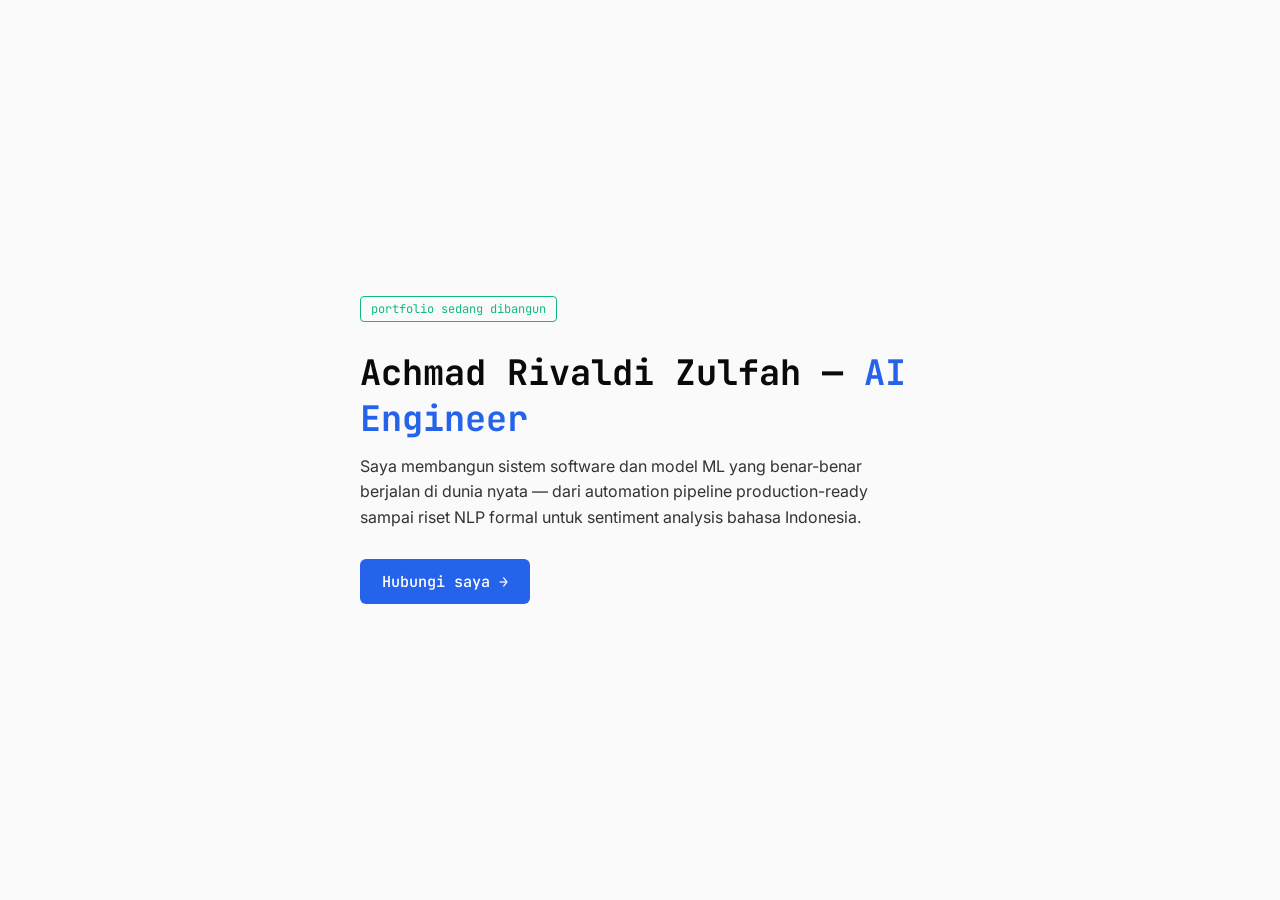
==== docs/index.html @ 5d9acf81 "Add files via upload" ====
<!DOCTYPE html>
<html lang="id">
<head>
<meta charset="UTF-8">
<meta name="viewport" content="width=device-width, initial-scale=1.0">
<title>Achmad Rivaldi Zulfah — AI Engineer</title>
<link rel="preconnect" href="https://fonts.googleapis.com">
<link href="https://fonts.googleapis.com/css2?family=JetBrains+Mono:wght@500;700&family=Inter:wght@400;500&display=swap" rel="stylesheet">
<style>
  :root {
    --main: #2563EB;
    --text: #0A0A0A;
    --bg: #FAFAFA;
    --accent: #10B981;
  }
  * { box-sizing: border-box; margin: 0; padding: 0; }
  body {
    background: var(--bg);
    color: var(--text);
    font-family: 'Inter', sans-serif;
    min-height: 100vh;
    display: flex;
    align-items: center;
    justify-content: center;
    padding: 24px;
  }
  .wrap {
    max-width: 560px;
    text-align: left;
  }
  h1 {
    font-family: 'JetBrains Mono', monospace;
    font-size: clamp(1.6rem, 4vw, 2.2rem);
    font-weight: 700;
    line-height: 1.3;
    margin-bottom: 12px;
  }
  h1 span { color: var(--main); }
  p.claim {
    font-size: 1rem;
    line-height: 1.6;
    color: #333;
    margin-bottom: 28px;
  }
  .status {
    display: inline-block;
    font-family: 'JetBrains Mono', monospace;
    font-size: 0.75rem;
    color: var(--accent);
    border: 1px solid var(--accent);
    padding: 4px 10px;
    border-radius: 4px;
    margin-bottom: 28px;
  }
  a.cta {
    display: inline-block;
    font-family: 'JetBrains Mono', monospace;
    font-weight: 500;
    background: var(--main);
    color: #fff;
    text-decoration: none;
    padding: 12px 22px;
    border-radius: 6px;
    font-size: 0.95rem;
  }
  a.cta:hover { opacity: 0.9; }
</style>
</head>
<body>
  <div class="wrap">
    <div class="status">portfolio sedang dibangun</div>
    <h1>Achmad Rivaldi Zulfah — <span>AI Engineer</span></h1>
    <p class="claim">Saya membangun sistem software dan model ML yang benar-benar berjalan di dunia nyata — dari automation pipeline production-ready sampai riset NLP formal untuk sentiment analysis bahasa Indonesia.</p>
    <a class="cta" href="mailto:achmadrivaldizulfah@gmail.com">Hubungi saya →</a>
  </div>
</body>
</html>
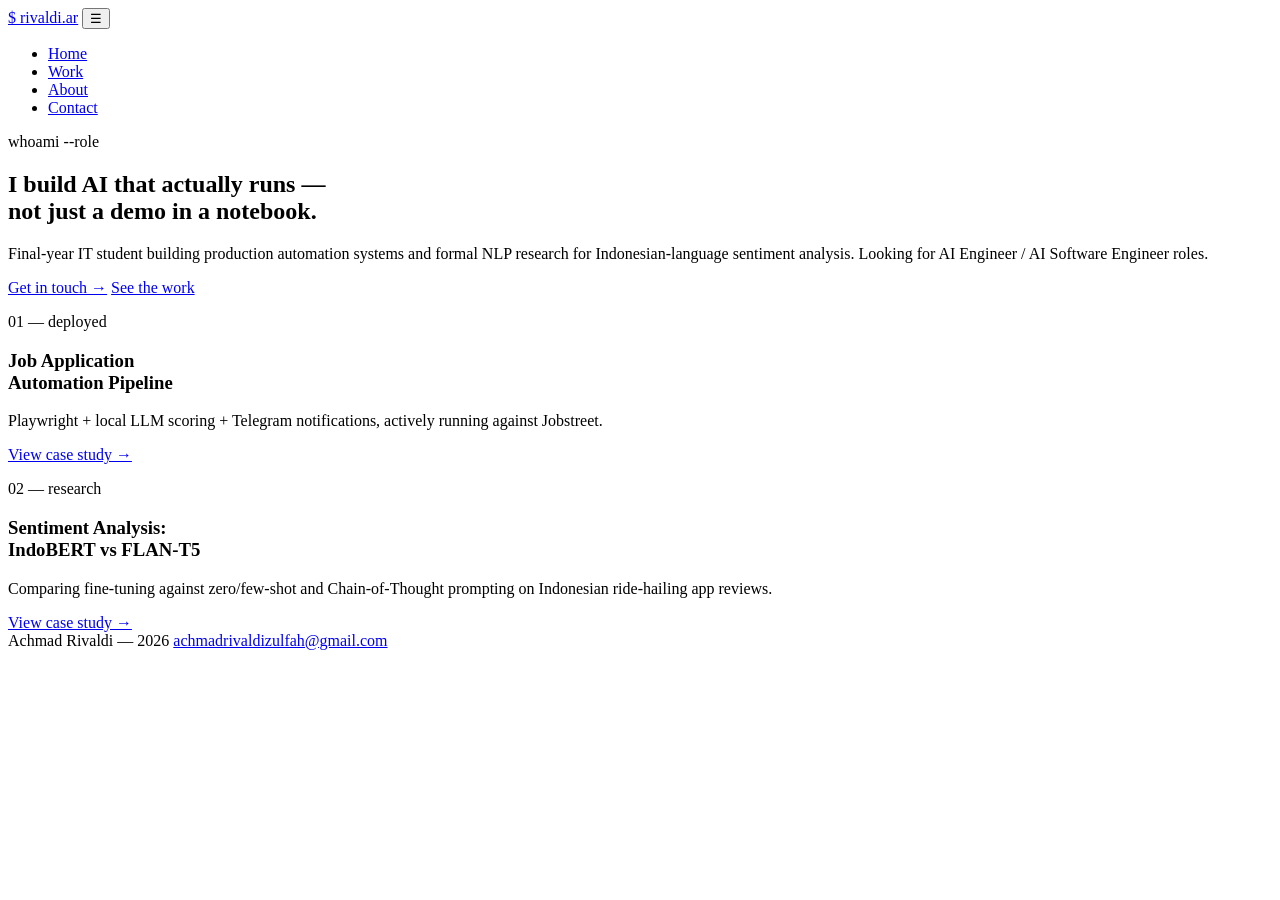
==== commit 681f1be8: "Add files via upload" ====
--- a/docs/index.html
+++ b/docs/index.html
@@ -1,77 +1,71 @@
 <!DOCTYPE html>
-<html lang="id">
+<html lang="en">
 <head>
 <meta charset="UTF-8">
 <meta name="viewport" content="width=device-width, initial-scale=1.0">
-<title>Achmad Rivaldi Zulfah — AI Engineer</title>
+<title>Achmad Rivaldi — AI/ML Engineer</title>
+<meta name="description" content="I build software and ML systems that run in the real world — from a production automation pipeline to formal NLP research on Indonesian sentiment analysis.">
+<link rel="icon" type="image/svg+xml" href="assets/favicon.svg">
 <link rel="preconnect" href="https://fonts.googleapis.com">
-<link href="https://fonts.googleapis.com/css2?family=JetBrains+Mono:wght@500;700&family=Inter:wght@400;500&display=swap" rel="stylesheet">
-<style>
-  :root {
-    --main: #2563EB;
-    --text: #0A0A0A;
-    --bg: #FAFAFA;
-    --accent: #10B981;
-  }
-  * { box-sizing: border-box; margin: 0; padding: 0; }
-  body {
-    background: var(--bg);
-    color: var(--text);
-    font-family: 'Inter', sans-serif;
-    min-height: 100vh;
-    display: flex;
-    align-items: center;
-    justify-content: center;
-    padding: 24px;
-  }
-  .wrap {
-    max-width: 560px;
-    text-align: left;
-  }
-  h1 {
-    font-family: 'JetBrains Mono', monospace;
-    font-size: clamp(1.6rem, 4vw, 2.2rem);
-    font-weight: 700;
-    line-height: 1.3;
-    margin-bottom: 12px;
-  }
-  h1 span { color: var(--main); }
-  p.claim {
-    font-size: 1rem;
-    line-height: 1.6;
-    color: #333;
-    margin-bottom: 28px;
-  }
-  .status {
-    display: inline-block;
-    font-family: 'JetBrains Mono', monospace;
-    font-size: 0.75rem;
-    color: var(--accent);
-    border: 1px solid var(--accent);
-    padding: 4px 10px;
-    border-radius: 4px;
-    margin-bottom: 28px;
-  }
-  a.cta {
-    display: inline-block;
-    font-family: 'JetBrains Mono', monospace;
-    font-weight: 500;
-    background: var(--main);
-    color: #fff;
-    text-decoration: none;
-    padding: 12px 22px;
-    border-radius: 6px;
-    font-size: 0.95rem;
-  }
-  a.cta:hover { opacity: 0.9; }
-</style>
+<link rel="preconnect" href="https://fonts.gstatic.com" crossorigin>
+<link href="https://fonts.googleapis.com/css2?family=JetBrains+Mono:wght@400;500;700;800&family=Inter:wght@400;500;600&display=swap" rel="stylesheet">
+<link rel="stylesheet" href="css/style.css">
 </head>
 <body>
-  <div class="wrap">
-    <div class="status">portfolio sedang dibangun</div>
-    <h1>Achmad Rivaldi Zulfah — <span>AI Engineer</span></h1>
-    <p class="claim">Saya membangun sistem software dan model ML yang benar-benar berjalan di dunia nyata — dari automation pipeline production-ready sampai riset NLP formal untuk sentiment analysis bahasa Indonesia.</p>
-    <a class="cta" href="mailto:achmadrivaldizulfah@gmail.com">Hubungi saya →</a>
+
+<div class="accent-strip"></div>
+
+<header class="site-header">
+  <nav class="nav">
+    <a href="index.html" class="logo"><span class="dot">$</span> rivaldi.ar</a>
+    <button class="nav-toggle" aria-label="Toggle menu" aria-expanded="false">☰</button>
+    <ul class="nav-links">
+      <li><a href="index.html" class="active">Home</a></li>
+      <li><a href="work.html">Work</a></li>
+      <li><a href="about.html">About</a></li>
+      <li><a href="contact.html" class="nav-cta">Contact</a></li>
+    </ul>
+  </nav>
+</header>
+
+<main>
+  <section class="hero">
+    <div class="wrap hero-inner">
+      <p class="eyebrow">whoami --role</p>
+      <h1 class="hero-title">I build AI that actually runs —<br>not just a demo in a notebook.</h1>
+      <p class="hero-sub">Final-year IT student building production automation systems and formal NLP research for Indonesian-language sentiment analysis. Looking for AI Engineer / AI Software Engineer roles.</p>
+      <div class="hero-actions">
+        <a href="contact.html" class="btn btn-primary">Get in touch →</a>
+        <a href="work.html" class="btn btn-secondary">See the work</a>
+      </div>
+    </div>
+  </section>
+
+  <section class="section-tight proof-strip">
+    <div class="wrap proof-grid">
+      <div class="proof-item">
+        <p class="eyebrow">01 — deployed</p>
+        <h3>Job Application<br>Automation Pipeline</h3>
+        <p class="text-soft">Playwright + local LLM scoring + Telegram notifications, actively running against Jobstreet.</p>
+        <a href="work.html#pipeline" class="proof-link">View case study →</a>
+      </div>
+      <div class="proof-item">
+        <p class="eyebrow">02 — research</p>
+        <h3>Sentiment Analysis:<br>IndoBERT vs FLAN-T5</h3>
+        <p class="text-soft">Comparing fine-tuning against zero/few-shot and Chain-of-Thought prompting on Indonesian ride-hailing app reviews.</p>
+        <a href="work.html#thesis" class="proof-link">View case study →</a>
+      </div>
+    </div>
+  </section>
+</main>
+
+<footer class="site-footer">
+  <div class="wrap footer-inner">
+    <span>Achmad Rivaldi — 2026</span>
+    <a href="contact.html">achmadrivaldizulfah@gmail.com</a>
   </div>
+</footer>
+
+<script src="js/main.js"></script>
 </body>
 </html>
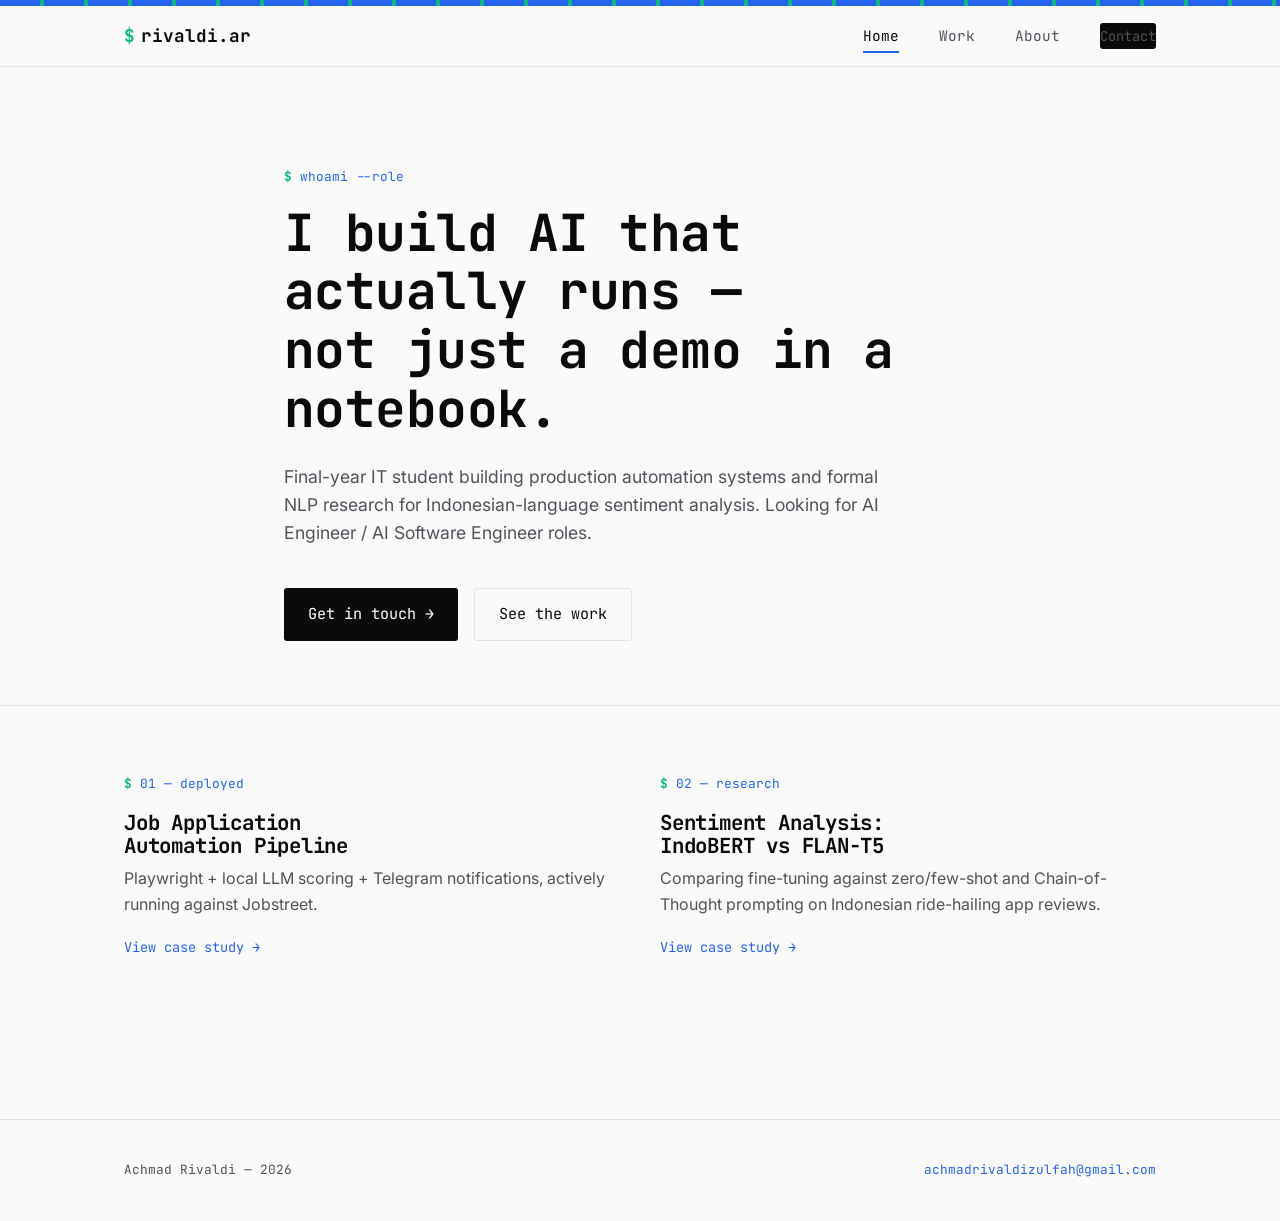
==== commit 54fd2813: "Update index.html" ====
--- a/docs/index.html
+++ b/docs/index.html
@@ -5,11 +5,11 @@
 <meta name="viewport" content="width=device-width, initial-scale=1.0">
 <title>Achmad Rivaldi — AI/ML Engineer</title>
 <meta name="description" content="I build software and ML systems that run in the real world — from a production automation pipeline to formal NLP research on Indonesian sentiment analysis.">
-<link rel="icon" type="image/svg+xml" href="assets/favicon.svg">
+<link rel="icon" type="image/svg+xml" href="favicon.svg">
 <link rel="preconnect" href="https://fonts.googleapis.com">
 <link rel="preconnect" href="https://fonts.gstatic.com" crossorigin>
 <link href="https://fonts.googleapis.com/css2?family=JetBrains+Mono:wght@400;500;700;800&family=Inter:wght@400;500;600&display=swap" rel="stylesheet">
-<link rel="stylesheet" href="css/style.css">
+<link rel="stylesheet" href="style.css">
 </head>
 <body>
 
@@ -66,6 +66,6 @@
   </div>
 </footer>
 
-<script src="js/main.js"></script>
+<script src="main.js"></script>
 </body>
 </html>
--- a/docs/style.css
+++ b/docs/style.css
@@ -0,0 +1,415 @@
+/* ============================================
+   DESIGN TOKENS
+   ============================================ */
+:root {
+  --color-main: #2563EB;
+  --color-text: #0A0A0A;
+  --color-bg: #FAFAFA;
+  --color-accent: #10B981;
+  --color-text-soft: #52525B;
+  --color-border: #E4E4E7;
+  --color-surface: #FFFFFF;
+
+  --font-mono: 'JetBrains Mono', 'Courier New', monospace;
+  --font-body: 'Inter', -apple-system, sans-serif;
+
+  --max-width: 1080px;
+  --space-1: 0.5rem;
+  --space-2: 1rem;
+  --space-3: 1.5rem;
+  --space-4: 2.5rem;
+  --space-5: 4rem;
+  --space-6: 6rem;
+}
+
+@media (prefers-reduced-motion: reduce) {
+  * { animation-duration: 0.01ms !important; transition-duration: 0.01ms !important; }
+}
+
+* { box-sizing: border-box; margin: 0; padding: 0; }
+
+html { scroll-behavior: smooth; }
+
+body {
+  font-family: var(--font-body);
+  background: var(--color-bg);
+  color: var(--color-text);
+  line-height: 1.6;
+  font-size: 16px;
+  -webkit-font-smoothing: antialiased;
+}
+
+a { color: inherit; text-decoration: none; }
+img { max-width: 100%; display: block; }
+ul { list-style: none; }
+
+h1, h2, h3, h4 {
+  font-family: var(--font-mono);
+  font-weight: 700;
+  letter-spacing: -0.01em;
+  line-height: 1.15;
+}
+
+::selection { background: var(--color-main); color: #fff; }
+
+:focus-visible {
+  outline: 2px solid var(--color-main);
+  outline-offset: 3px;
+}
+
+/* ============================================
+   SIGNATURE: terminal accent strip
+   ============================================ */
+.accent-strip {
+  height: 6px;
+  width: 100%;
+  background: repeating-linear-gradient(
+    90deg,
+    var(--color-main) 0px,
+    var(--color-main) 40px,
+    var(--color-accent) 40px,
+    var(--color-accent) 44px
+  );
+}
+
+.eyebrow {
+  font-family: var(--font-mono);
+  font-size: 0.8rem;
+  color: var(--color-main);
+  display: inline-flex;
+  align-items: center;
+  gap: 0.5rem;
+  margin-bottom: var(--space-2);
+}
+.eyebrow::before { content: "$"; color: var(--color-accent); font-weight: 700; }
+
+/* ============================================
+   LAYOUT
+   ============================================ */
+.wrap {
+  max-width: var(--max-width);
+  margin: 0 auto;
+  padding: 0 var(--space-3);
+}
+
+/* ============================================
+   NAV
+   ============================================ */
+.site-header {
+  position: sticky;
+  top: 0;
+  background: rgba(250, 250, 250, 0.92);
+  backdrop-filter: blur(8px);
+  border-bottom: 1px solid var(--color-border);
+  z-index: 100;
+}
+
+.nav {
+  display: flex;
+  align-items: center;
+  justify-content: space-between;
+  padding: var(--space-2) var(--space-3);
+  max-width: var(--max-width);
+  margin: 0 auto;
+}
+
+.logo {
+  font-family: var(--font-mono);
+  font-weight: 700;
+  font-size: 1.1rem;
+  display: flex;
+  align-items: center;
+  gap: 0.4rem;
+}
+.logo .dot { color: var(--color-accent); }
+
+.nav-links {
+  display: flex;
+  gap: var(--space-4);
+  font-family: var(--font-mono);
+  font-size: 0.9rem;
+}
+
+.nav-links a {
+  position: relative;
+  padding: 0.25rem 0;
+  color: var(--color-text-soft);
+  transition: color 0.15s ease;
+}
+.nav-links a:hover, .nav-links a.active { color: var(--color-text); }
+.nav-links a.active::after {
+  content: "";
+  position: absolute;
+  left: 0; bottom: -4px;
+  width: 100%; height: 2px;
+  background: var(--color-main);
+}
+
+.nav-cta {
+  font-family: var(--font-mono);
+  font-size: 0.85rem;
+  background: var(--color-text);
+  color: #fff;
+  padding: 0.5rem 1rem;
+  border-radius: 3px;
+  white-space: nowrap;
+}
+.nav-cta:hover { background: var(--color-main); }
+
+.nav-toggle {
+  display: none;
+  background: none;
+  border: none;
+  font-family: var(--font-mono);
+  font-size: 1.4rem;
+  cursor: pointer;
+  color: var(--color-text);
+}
+
+@media (max-width: 760px) {
+  .nav-links { display: none; }
+  .nav-links.open {
+    display: flex;
+    flex-direction: column;
+    position: absolute;
+    top: 100%;
+    left: 0; right: 0;
+    background: var(--color-surface);
+    border-bottom: 1px solid var(--color-border);
+    padding: var(--space-2) var(--space-3);
+    gap: var(--space-2);
+  }
+  .nav-toggle { display: block; }
+}
+
+/* ============================================
+   BUTTONS
+   ============================================ */
+.btn {
+  display: inline-flex;
+  align-items: center;
+  gap: 0.5rem;
+  font-family: var(--font-mono);
+  font-size: 0.95rem;
+  padding: 0.85rem 1.5rem;
+  border-radius: 3px;
+  transition: transform 0.15s ease, background 0.15s ease;
+}
+.btn-primary {
+  background: var(--color-text);
+  color: #fff;
+}
+.btn-primary:hover { background: var(--color-main); transform: translateY(-2px); }
+.btn-secondary {
+  border: 1px solid var(--color-border);
+  color: var(--color-text);
+}
+.btn-secondary:hover { border-color: var(--color-main); color: var(--color-main); }
+
+/* ============================================
+   FOOTER
+   ============================================ */
+.site-footer {
+  border-top: 1px solid var(--color-border);
+  padding: var(--space-4) 0;
+  margin-top: var(--space-6);
+}
+.footer-inner {
+  display: flex;
+  justify-content: space-between;
+  align-items: center;
+  flex-wrap: wrap;
+  gap: var(--space-2);
+  font-family: var(--font-mono);
+  font-size: 0.8rem;
+  color: var(--color-text-soft);
+}
+.footer-inner a { color: var(--color-main); }
+.footer-inner a:hover { text-decoration: underline; }
+
+/* ============================================
+   TAGS / STATUS
+   ============================================ */
+.tag {
+  font-family: var(--font-mono);
+  font-size: 0.72rem;
+  padding: 0.2rem 0.55rem;
+  border-radius: 3px;
+  border: 1px solid var(--color-border);
+  color: var(--color-text-soft);
+  display: inline-block;
+}
+.tag-status {
+  border-color: var(--color-accent);
+  color: var(--color-accent);
+  background: rgba(16, 185, 129, 0.08);
+}
+
+/* utility */
+.section { padding: var(--space-6) 0; }
+.section-tight { padding: var(--space-5) 0; }
+.text-soft { color: var(--color-text-soft); }
+
+/* ============================================
+   HERO
+   ============================================ */
+.hero { padding: var(--space-6) 0 var(--space-5); }
+.hero-inner { max-width: 760px; }
+.hero-title {
+  font-size: clamp(2rem, 5vw, 3.2rem);
+  margin-bottom: var(--space-3);
+}
+.hero-sub {
+  font-size: 1.1rem;
+  color: var(--color-text-soft);
+  max-width: 600px;
+  margin-bottom: var(--space-4);
+}
+.hero-actions { display: flex; gap: var(--space-2); flex-wrap: wrap; }
+
+/* ============================================
+   PROOF GRID (hero page)
+   ============================================ */
+.proof-strip { border-top: 1px solid var(--color-border); }
+.proof-grid {
+  display: grid;
+  grid-template-columns: 1fr 1fr;
+  gap: var(--space-4);
+}
+.proof-item h3 { font-size: 1.3rem; margin-bottom: var(--space-1); }
+.proof-item p.text-soft { margin-bottom: var(--space-2); }
+.proof-link {
+  font-family: var(--font-mono);
+  font-size: 0.85rem;
+  color: var(--color-main);
+}
+.proof-link:hover { text-decoration: underline; }
+
+@media (max-width: 700px) {
+  .proof-grid { grid-template-columns: 1fr; }
+}
+
+/* ============================================
+   CASE STUDY (work page)
+   ============================================ */
+.case-study { border-top: 1px solid var(--color-border); }
+.case-head h2 { font-size: 1.8rem; margin: 0.6rem 0 0.5rem; }
+.case-dek { max-width: 620px; font-size: 1.05rem; }
+
+.case-meta {
+  display: grid;
+  grid-template-columns: repeat(3, 1fr);
+  gap: var(--space-3);
+  margin: var(--space-4) 0;
+  padding: var(--space-3);
+  background: var(--color-surface);
+  border: 1px solid var(--color-border);
+  border-radius: 4px;
+}
+.meta-item { display: flex; flex-direction: column; gap: 0.3rem; }
+.meta-label {
+  font-family: var(--font-mono);
+  font-size: 0.72rem;
+  text-transform: uppercase;
+  letter-spacing: 0.05em;
+  color: var(--color-text-soft);
+}
+.meta-value { font-size: 0.92rem; }
+.meta-value a { color: var(--color-main); }
+.meta-value a:hover { text-decoration: underline; }
+
+.case-body { max-width: 720px; }
+.case-body h3 {
+  font-size: 1.05rem;
+  margin: var(--space-3) 0 0.6rem;
+}
+.case-body p { margin-bottom: var(--space-2); color: var(--color-text-soft); }
+.case-body strong { color: var(--color-text); }
+
+.gallery-placeholder {
+  border: 1px dashed var(--color-border);
+  border-radius: 4px;
+  padding: var(--space-3);
+  margin: var(--space-3) 0;
+  background: rgba(37, 99, 235, 0.03);
+}
+.gallery-placeholder .eyebrow { margin-bottom: 0.3rem; }
+.gallery-placeholder p.text-soft { margin-bottom: 0; font-size: 0.9rem; }
+
+.callout {
+  border-left: 3px solid var(--color-accent);
+  padding: 0.8rem var(--space-2);
+  background: rgba(16, 185, 129, 0.05);
+  margin-top: var(--space-3);
+}
+.callout p:last-child { margin-bottom: 0; color: var(--color-text); }
+
+@media (max-width: 700px) {
+  .case-meta { grid-template-columns: 1fr; }
+}
+
+/* ============================================
+   CTA BAND
+   ============================================ */
+.cta-band { border-top: 1px solid var(--color-border); }
+.cta-band-inner {
+  display: flex;
+  justify-content: space-between;
+  align-items: center;
+  flex-wrap: wrap;
+  gap: var(--space-2);
+}
+.cta-band-inner h2 { font-size: 1.4rem; }
+
+/* ============================================
+   ABOUT PAGE
+   ============================================ */
+.about-section h1 { font-size: 2.2rem; margin: 0.6rem 0 var(--space-4); }
+.about-body { max-width: 640px; }
+.about-body p {
+  font-size: 1.05rem;
+  color: var(--color-text-soft);
+  margin-bottom: var(--space-2);
+}
+.about-body a { color: var(--color-main); }
+.about-body a:hover { text-decoration: underline; }
+
+.skills-block { margin-top: var(--space-5); }
+.skill-tags {
+  display: flex;
+  flex-wrap: wrap;
+  gap: 0.5rem;
+  margin-top: 0.6rem;
+}
+
+/* ============================================
+   CONTACT PAGE
+   ============================================ */
+.contact-section { padding: var(--space-6) 0; }
+.contact-wrap { max-width: 560px; }
+.contact-section h1 { font-size: 2.4rem; margin: 0.6rem 0 var(--space-2); }
+.contact-sub { font-size: 1.05rem; margin-bottom: var(--space-4); }
+
+.contact-options {
+  display: flex;
+  flex-direction: column;
+  gap: var(--space-2);
+}
+.contact-card {
+  display: flex;
+  flex-direction: column;
+  gap: 0.3rem;
+  padding: var(--space-3);
+  border: 1px solid var(--color-border);
+  border-radius: 4px;
+  background: var(--color-surface);
+  transition: border-color 0.15s ease, transform 0.15s ease;
+}
+.contact-card:hover {
+  border-color: var(--color-main);
+  transform: translateY(-2px);
+}
+.contact-value {
+  font-family: var(--font-mono);
+  font-size: 1.1rem;
+}
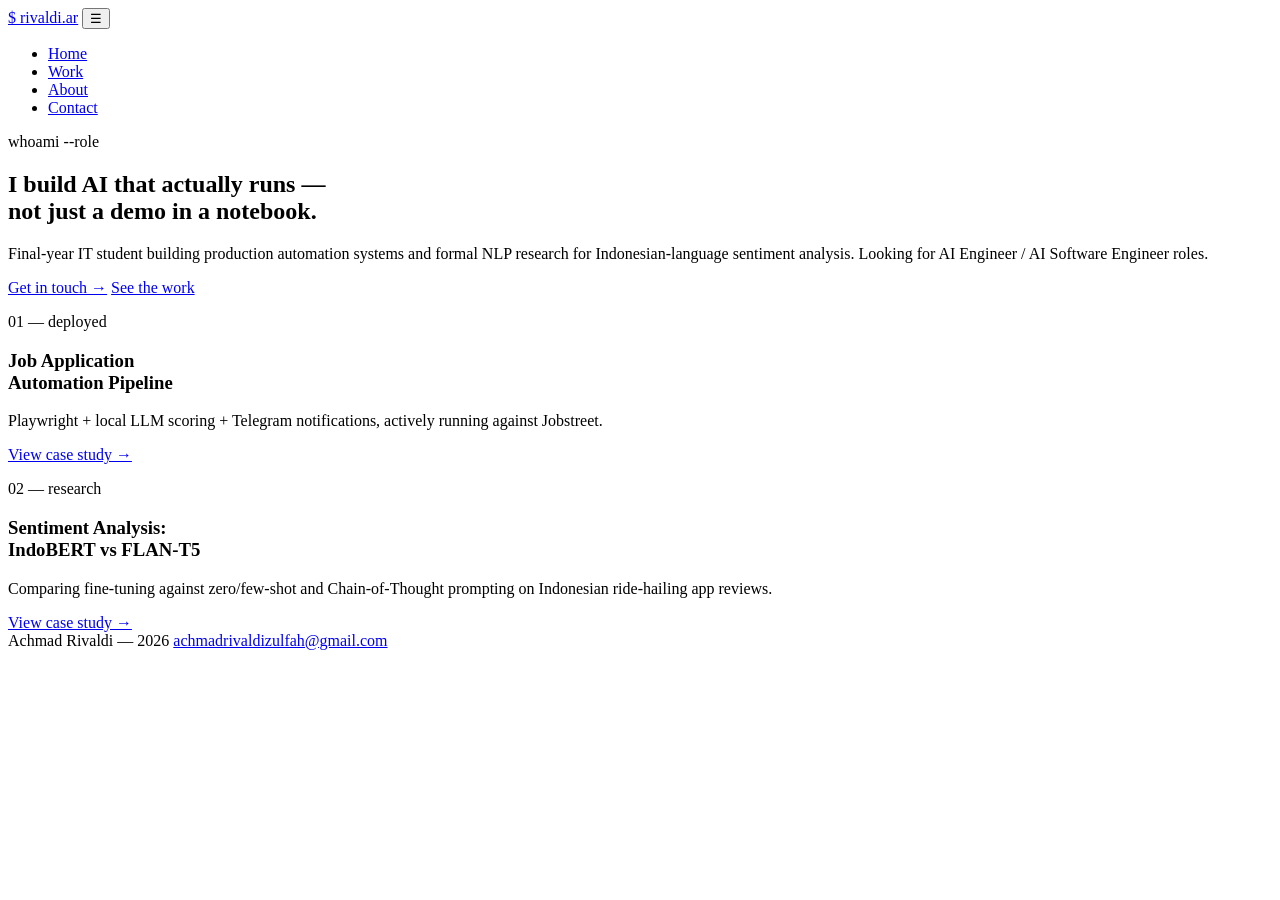
==== commit 02030ece: "Update index.html" ====
--- a/docs/index.html
+++ b/docs/index.html
@@ -5,11 +5,11 @@
 <meta name="viewport" content="width=device-width, initial-scale=1.0">
 <title>Achmad Rivaldi — AI/ML Engineer</title>
 <meta name="description" content="I build software and ML systems that run in the real world — from a production automation pipeline to formal NLP research on Indonesian sentiment analysis.">
-<link rel="icon" type="image/svg+xml" href="favicon.svg">
+<link rel="icon" type="image/svg+xml" href="assets/favicon.svg">
 <link rel="preconnect" href="https://fonts.googleapis.com">
 <link rel="preconnect" href="https://fonts.gstatic.com" crossorigin>
 <link href="https://fonts.googleapis.com/css2?family=JetBrains+Mono:wght@400;500;700;800&family=Inter:wght@400;500;600&display=swap" rel="stylesheet">
-<link rel="stylesheet" href="style.css">
+<link rel="stylesheet" href="css/style.css">
 </head>
 <body>
 
@@ -66,6 +66,6 @@
   </div>
 </footer>
 
-<script src="main.js"></script>
+<script src="js/main.js"></script>
 </body>
 </html>
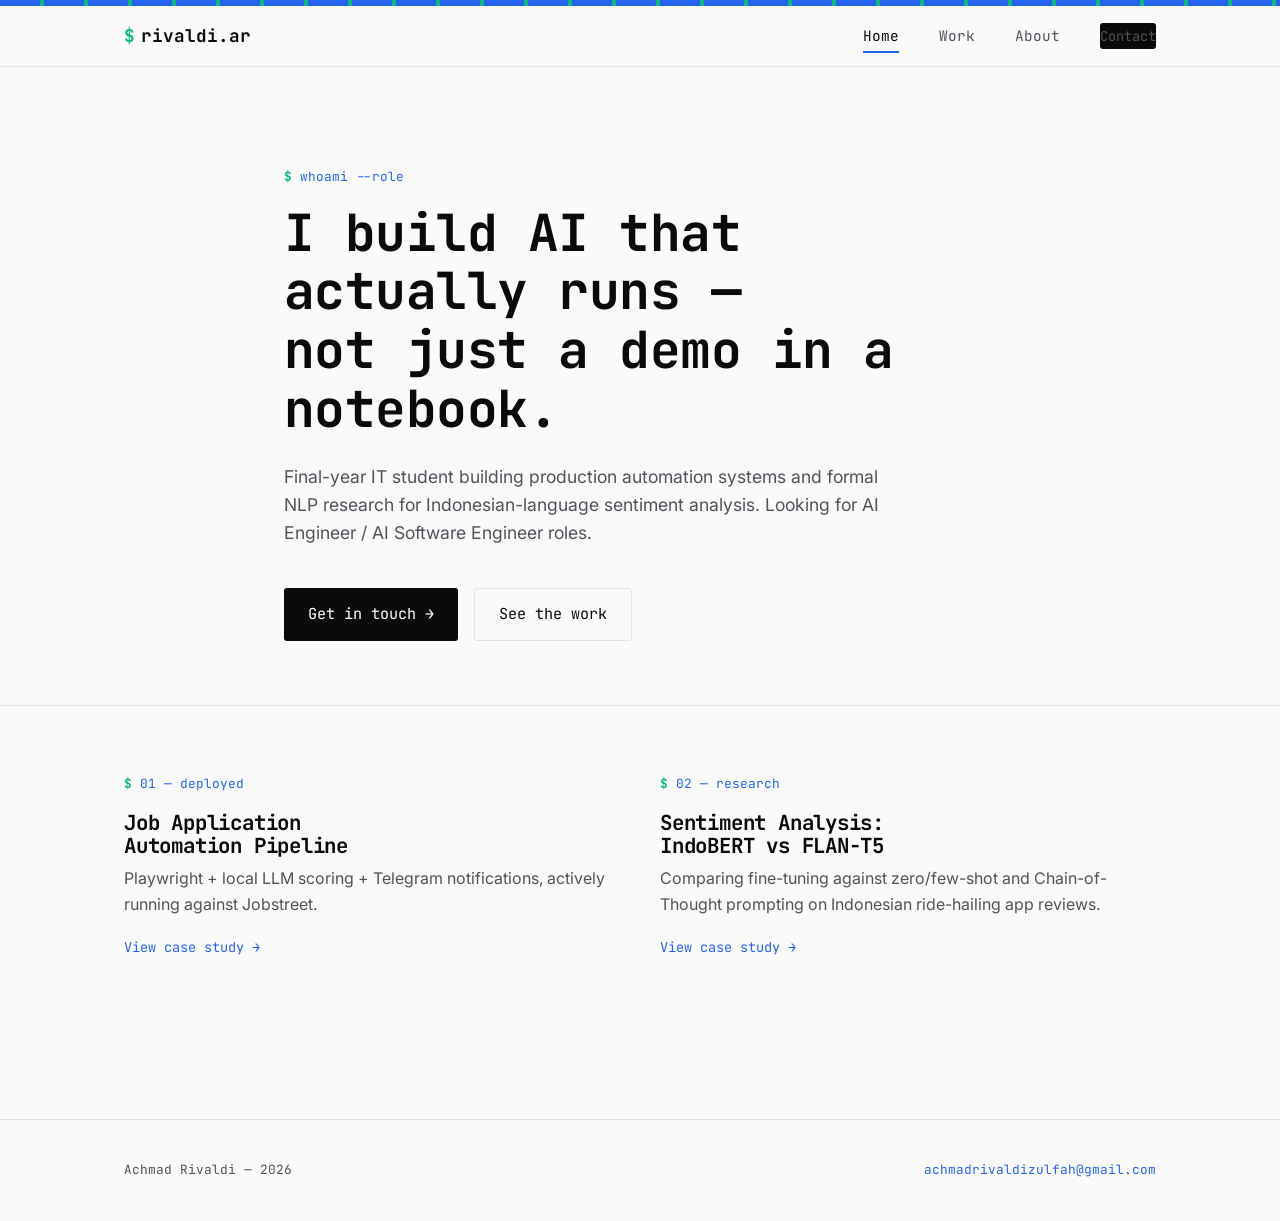
==== commit 1b22bc83: "Update index.html" ====
--- a/docs/index.html
+++ b/docs/index.html
@@ -5,11 +5,11 @@
 <meta name="viewport" content="width=device-width, initial-scale=1.0">
 <title>Achmad Rivaldi — AI/ML Engineer</title>
 <meta name="description" content="I build software and ML systems that run in the real world — from a production automation pipeline to formal NLP research on Indonesian sentiment analysis.">
-<link rel="icon" type="image/svg+xml" href="assets/favicon.svg">
+<link rel="icon" type="image/svg+xml" href="favicon.svg">
 <link rel="preconnect" href="https://fonts.googleapis.com">
 <link rel="preconnect" href="https://fonts.gstatic.com" crossorigin>
 <link href="https://fonts.googleapis.com/css2?family=JetBrains+Mono:wght@400;500;700;800&family=Inter:wght@400;500;600&display=swap" rel="stylesheet">
-<link rel="stylesheet" href="css/style.css">
+<link rel="stylesheet" href="style.css">
 </head>
 <body>
 
@@ -66,6 +66,6 @@
   </div>
 </footer>
 
-<script src="js/main.js"></script>
+<script src="main.js"></script>
 </body>
 </html>
--- a/docs/style.css
+++ b/docs/style.css
@@ -0,0 +1,415 @@
+/* ============================================
+   DESIGN TOKENS
+   ============================================ */
+:root {
+  --color-main: #2563EB;
+  --color-text: #0A0A0A;
+  --color-bg: #FAFAFA;
+  --color-accent: #10B981;
+  --color-text-soft: #52525B;
+  --color-border: #E4E4E7;
+  --color-surface: #FFFFFF;
+
+  --font-mono: 'JetBrains Mono', 'Courier New', monospace;
+  --font-body: 'Inter', -apple-system, sans-serif;
+
+  --max-width: 1080px;
+  --space-1: 0.5rem;
+  --space-2: 1rem;
+  --space-3: 1.5rem;
+  --space-4: 2.5rem;
+  --space-5: 4rem;
+  --space-6: 6rem;
+}
+
+@media (prefers-reduced-motion: reduce) {
+  * { animation-duration: 0.01ms !important; transition-duration: 0.01ms !important; }
+}
+
+* { box-sizing: border-box; margin: 0; padding: 0; }
+
+html { scroll-behavior: smooth; }
+
+body {
+  font-family: var(--font-body);
+  background: var(--color-bg);
+  color: var(--color-text);
+  line-height: 1.6;
+  font-size: 16px;
+  -webkit-font-smoothing: antialiased;
+}
+
+a { color: inherit; text-decoration: none; }
+img { max-width: 100%; display: block; }
+ul { list-style: none; }
+
+h1, h2, h3, h4 {
+  font-family: var(--font-mono);
+  font-weight: 700;
+  letter-spacing: -0.01em;
+  line-height: 1.15;
+}
+
+::selection { background: var(--color-main); color: #fff; }
+
+:focus-visible {
+  outline: 2px solid var(--color-main);
+  outline-offset: 3px;
+}
+
+/* ============================================
+   SIGNATURE: terminal accent strip
+   ============================================ */
+.accent-strip {
+  height: 6px;
+  width: 100%;
+  background: repeating-linear-gradient(
+    90deg,
+    var(--color-main) 0px,
+    var(--color-main) 40px,
+    var(--color-accent) 40px,
+    var(--color-accent) 44px
+  );
+}
+
+.eyebrow {
+  font-family: var(--font-mono);
+  font-size: 0.8rem;
+  color: var(--color-main);
+  display: inline-flex;
+  align-items: center;
+  gap: 0.5rem;
+  margin-bottom: var(--space-2);
+}
+.eyebrow::before { content: "$"; color: var(--color-accent); font-weight: 700; }
+
+/* ============================================
+   LAYOUT
+   ============================================ */
+.wrap {
+  max-width: var(--max-width);
+  margin: 0 auto;
+  padding: 0 var(--space-3);
+}
+
+/* ============================================
+   NAV
+   ============================================ */
+.site-header {
+  position: sticky;
+  top: 0;
+  background: rgba(250, 250, 250, 0.92);
+  backdrop-filter: blur(8px);
+  border-bottom: 1px solid var(--color-border);
+  z-index: 100;
+}
+
+.nav {
+  display: flex;
+  align-items: center;
+  justify-content: space-between;
+  padding: var(--space-2) var(--space-3);
+  max-width: var(--max-width);
+  margin: 0 auto;
+}
+
+.logo {
+  font-family: var(--font-mono);
+  font-weight: 700;
+  font-size: 1.1rem;
+  display: flex;
+  align-items: center;
+  gap: 0.4rem;
+}
+.logo .dot { color: var(--color-accent); }
+
+.nav-links {
+  display: flex;
+  gap: var(--space-4);
+  font-family: var(--font-mono);
+  font-size: 0.9rem;
+}
+
+.nav-links a {
+  position: relative;
+  padding: 0.25rem 0;
+  color: var(--color-text-soft);
+  transition: color 0.15s ease;
+}
+.nav-links a:hover, .nav-links a.active { color: var(--color-text); }
+.nav-links a.active::after {
+  content: "";
+  position: absolute;
+  left: 0; bottom: -4px;
+  width: 100%; height: 2px;
+  background: var(--color-main);
+}
+
+.nav-cta {
+  font-family: var(--font-mono);
+  font-size: 0.85rem;
+  background: var(--color-text);
+  color: #fff;
+  padding: 0.5rem 1rem;
+  border-radius: 3px;
+  white-space: nowrap;
+}
+.nav-cta:hover { background: var(--color-main); }
+
+.nav-toggle {
+  display: none;
+  background: none;
+  border: none;
+  font-family: var(--font-mono);
+  font-size: 1.4rem;
+  cursor: pointer;
+  color: var(--color-text);
+}
+
+@media (max-width: 760px) {
+  .nav-links { display: none; }
+  .nav-links.open {
+    display: flex;
+    flex-direction: column;
+    position: absolute;
+    top: 100%;
+    left: 0; right: 0;
+    background: var(--color-surface);
+    border-bottom: 1px solid var(--color-border);
+    padding: var(--space-2) var(--space-3);
+    gap: var(--space-2);
+  }
+  .nav-toggle { display: block; }
+}
+
+/* ============================================
+   BUTTONS
+   ============================================ */
+.btn {
+  display: inline-flex;
+  align-items: center;
+  gap: 0.5rem;
+  font-family: var(--font-mono);
+  font-size: 0.95rem;
+  padding: 0.85rem 1.5rem;
+  border-radius: 3px;
+  transition: transform 0.15s ease, background 0.15s ease;
+}
+.btn-primary {
+  background: var(--color-text);
+  color: #fff;
+}
+.btn-primary:hover { background: var(--color-main); transform: translateY(-2px); }
+.btn-secondary {
+  border: 1px solid var(--color-border);
+  color: var(--color-text);
+}
+.btn-secondary:hover { border-color: var(--color-main); color: var(--color-main); }
+
+/* ============================================
+   FOOTER
+   ============================================ */
+.site-footer {
+  border-top: 1px solid var(--color-border);
+  padding: var(--space-4) 0;
+  margin-top: var(--space-6);
+}
+.footer-inner {
+  display: flex;
+  justify-content: space-between;
+  align-items: center;
+  flex-wrap: wrap;
+  gap: var(--space-2);
+  font-family: var(--font-mono);
+  font-size: 0.8rem;
+  color: var(--color-text-soft);
+}
+.footer-inner a { color: var(--color-main); }
+.footer-inner a:hover { text-decoration: underline; }
+
+/* ============================================
+   TAGS / STATUS
+   ============================================ */
+.tag {
+  font-family: var(--font-mono);
+  font-size: 0.72rem;
+  padding: 0.2rem 0.55rem;
+  border-radius: 3px;
+  border: 1px solid var(--color-border);
+  color: var(--color-text-soft);
+  display: inline-block;
+}
+.tag-status {
+  border-color: var(--color-accent);
+  color: var(--color-accent);
+  background: rgba(16, 185, 129, 0.08);
+}
+
+/* utility */
+.section { padding: var(--space-6) 0; }
+.section-tight { padding: var(--space-5) 0; }
+.text-soft { color: var(--color-text-soft); }
+
+/* ============================================
+   HERO
+   ============================================ */
+.hero { padding: var(--space-6) 0 var(--space-5); }
+.hero-inner { max-width: 760px; }
+.hero-title {
+  font-size: clamp(2rem, 5vw, 3.2rem);
+  margin-bottom: var(--space-3);
+}
+.hero-sub {
+  font-size: 1.1rem;
+  color: var(--color-text-soft);
+  max-width: 600px;
+  margin-bottom: var(--space-4);
+}
+.hero-actions { display: flex; gap: var(--space-2); flex-wrap: wrap; }
+
+/* ============================================
+   PROOF GRID (hero page)
+   ============================================ */
+.proof-strip { border-top: 1px solid var(--color-border); }
+.proof-grid {
+  display: grid;
+  grid-template-columns: 1fr 1fr;
+  gap: var(--space-4);
+}
+.proof-item h3 { font-size: 1.3rem; margin-bottom: var(--space-1); }
+.proof-item p.text-soft { margin-bottom: var(--space-2); }
+.proof-link {
+  font-family: var(--font-mono);
+  font-size: 0.85rem;
+  color: var(--color-main);
+}
+.proof-link:hover { text-decoration: underline; }
+
+@media (max-width: 700px) {
+  .proof-grid { grid-template-columns: 1fr; }
+}
+
+/* ============================================
+   CASE STUDY (work page)
+   ============================================ */
+.case-study { border-top: 1px solid var(--color-border); }
+.case-head h2 { font-size: 1.8rem; margin: 0.6rem 0 0.5rem; }
+.case-dek { max-width: 620px; font-size: 1.05rem; }
+
+.case-meta {
+  display: grid;
+  grid-template-columns: repeat(3, 1fr);
+  gap: var(--space-3);
+  margin: var(--space-4) 0;
+  padding: var(--space-3);
+  background: var(--color-surface);
+  border: 1px solid var(--color-border);
+  border-radius: 4px;
+}
+.meta-item { display: flex; flex-direction: column; gap: 0.3rem; }
+.meta-label {
+  font-family: var(--font-mono);
+  font-size: 0.72rem;
+  text-transform: uppercase;
+  letter-spacing: 0.05em;
+  color: var(--color-text-soft);
+}
+.meta-value { font-size: 0.92rem; }
+.meta-value a { color: var(--color-main); }
+.meta-value a:hover { text-decoration: underline; }
+
+.case-body { max-width: 720px; }
+.case-body h3 {
+  font-size: 1.05rem;
+  margin: var(--space-3) 0 0.6rem;
+}
+.case-body p { margin-bottom: var(--space-2); color: var(--color-text-soft); }
+.case-body strong { color: var(--color-text); }
+
+.gallery-placeholder {
+  border: 1px dashed var(--color-border);
+  border-radius: 4px;
+  padding: var(--space-3);
+  margin: var(--space-3) 0;
+  background: rgba(37, 99, 235, 0.03);
+}
+.gallery-placeholder .eyebrow { margin-bottom: 0.3rem; }
+.gallery-placeholder p.text-soft { margin-bottom: 0; font-size: 0.9rem; }
+
+.callout {
+  border-left: 3px solid var(--color-accent);
+  padding: 0.8rem var(--space-2);
+  background: rgba(16, 185, 129, 0.05);
+  margin-top: var(--space-3);
+}
+.callout p:last-child { margin-bottom: 0; color: var(--color-text); }
+
+@media (max-width: 700px) {
+  .case-meta { grid-template-columns: 1fr; }
+}
+
+/* ============================================
+   CTA BAND
+   ============================================ */
+.cta-band { border-top: 1px solid var(--color-border); }
+.cta-band-inner {
+  display: flex;
+  justify-content: space-between;
+  align-items: center;
+  flex-wrap: wrap;
+  gap: var(--space-2);
+}
+.cta-band-inner h2 { font-size: 1.4rem; }
+
+/* ============================================
+   ABOUT PAGE
+   ============================================ */
+.about-section h1 { font-size: 2.2rem; margin: 0.6rem 0 var(--space-4); }
+.about-body { max-width: 640px; }
+.about-body p {
+  font-size: 1.05rem;
+  color: var(--color-text-soft);
+  margin-bottom: var(--space-2);
+}
+.about-body a { color: var(--color-main); }
+.about-body a:hover { text-decoration: underline; }
+
+.skills-block { margin-top: var(--space-5); }
+.skill-tags {
+  display: flex;
+  flex-wrap: wrap;
+  gap: 0.5rem;
+  margin-top: 0.6rem;
+}
+
+/* ============================================
+   CONTACT PAGE
+   ============================================ */
+.contact-section { padding: var(--space-6) 0; }
+.contact-wrap { max-width: 560px; }
+.contact-section h1 { font-size: 2.4rem; margin: 0.6rem 0 var(--space-2); }
+.contact-sub { font-size: 1.05rem; margin-bottom: var(--space-4); }
+
+.contact-options {
+  display: flex;
+  flex-direction: column;
+  gap: var(--space-2);
+}
+.contact-card {
+  display: flex;
+  flex-direction: column;
+  gap: 0.3rem;
+  padding: var(--space-3);
+  border: 1px solid var(--color-border);
+  border-radius: 4px;
+  background: var(--color-surface);
+  transition: border-color 0.15s ease, transform 0.15s ease;
+}
+.contact-card:hover {
+  border-color: var(--color-main);
+  transform: translateY(-2px);
+}
+.contact-value {
+  font-family: var(--font-mono);
+  font-size: 1.1rem;
+}
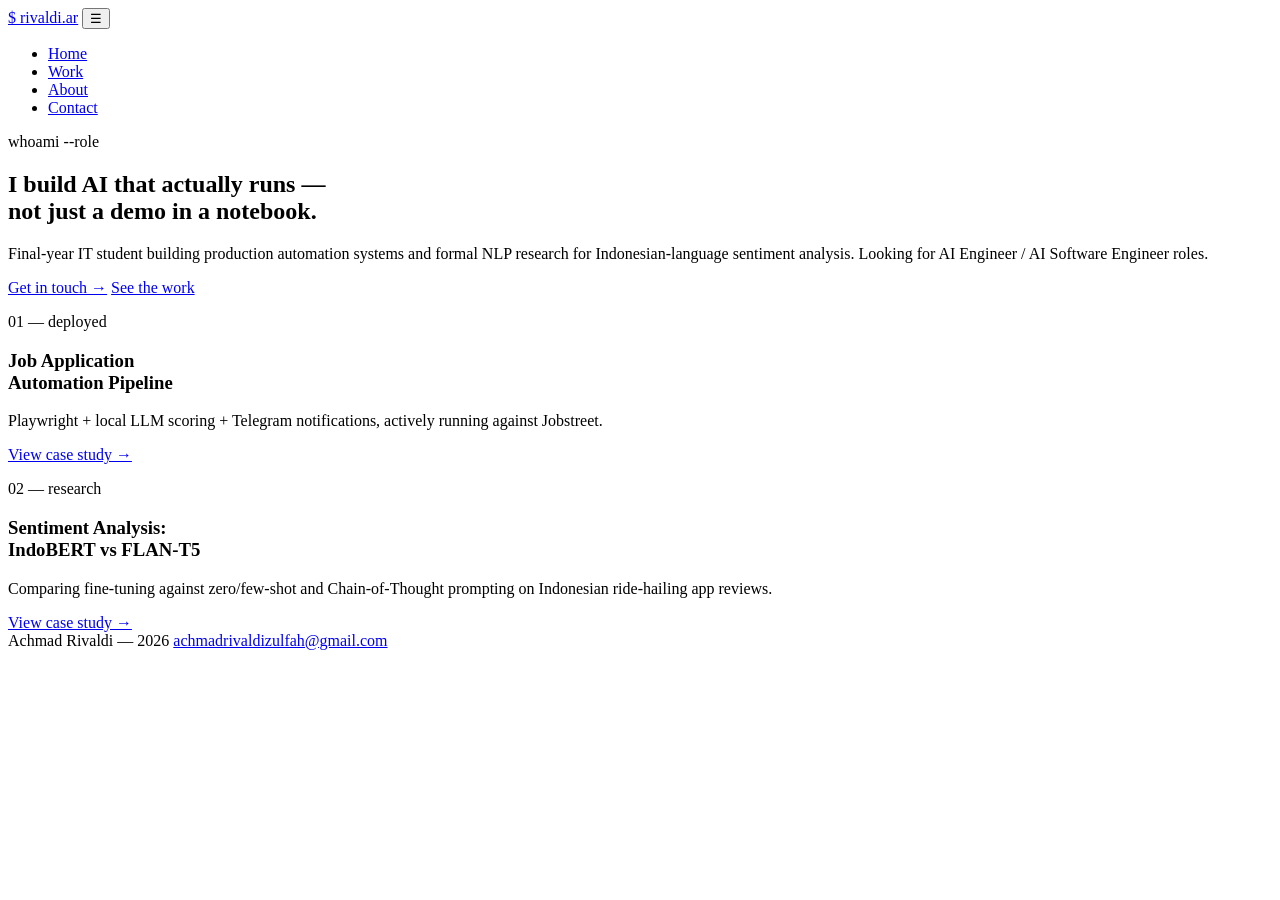
==== commit c5e5cded: "Update index.html" ====
--- a/docs/index.html
+++ b/docs/index.html
@@ -5,11 +5,11 @@
 <meta name="viewport" content="width=device-width, initial-scale=1.0">
 <title>Achmad Rivaldi — AI/ML Engineer</title>
 <meta name="description" content="I build software and ML systems that run in the real world — from a production automation pipeline to formal NLP research on Indonesian sentiment analysis.">
-<link rel="icon" type="image/svg+xml" href="favicon.svg">
+<link rel="icon" type="image/svg+xml" href="assets/favicon.svg">
 <link rel="preconnect" href="https://fonts.googleapis.com">
 <link rel="preconnect" href="https://fonts.gstatic.com" crossorigin>
 <link href="https://fonts.googleapis.com/css2?family=JetBrains+Mono:wght@400;500;700;800&family=Inter:wght@400;500;600&display=swap" rel="stylesheet">
-<link rel="stylesheet" href="style.css">
+<link rel="stylesheet" href="css/style.css">
 </head>
 <body>
 
@@ -66,6 +66,6 @@
   </div>
 </footer>
 
-<script src="main.js"></script>
+<script src="js/main.js"></script>
 </body>
 </html>
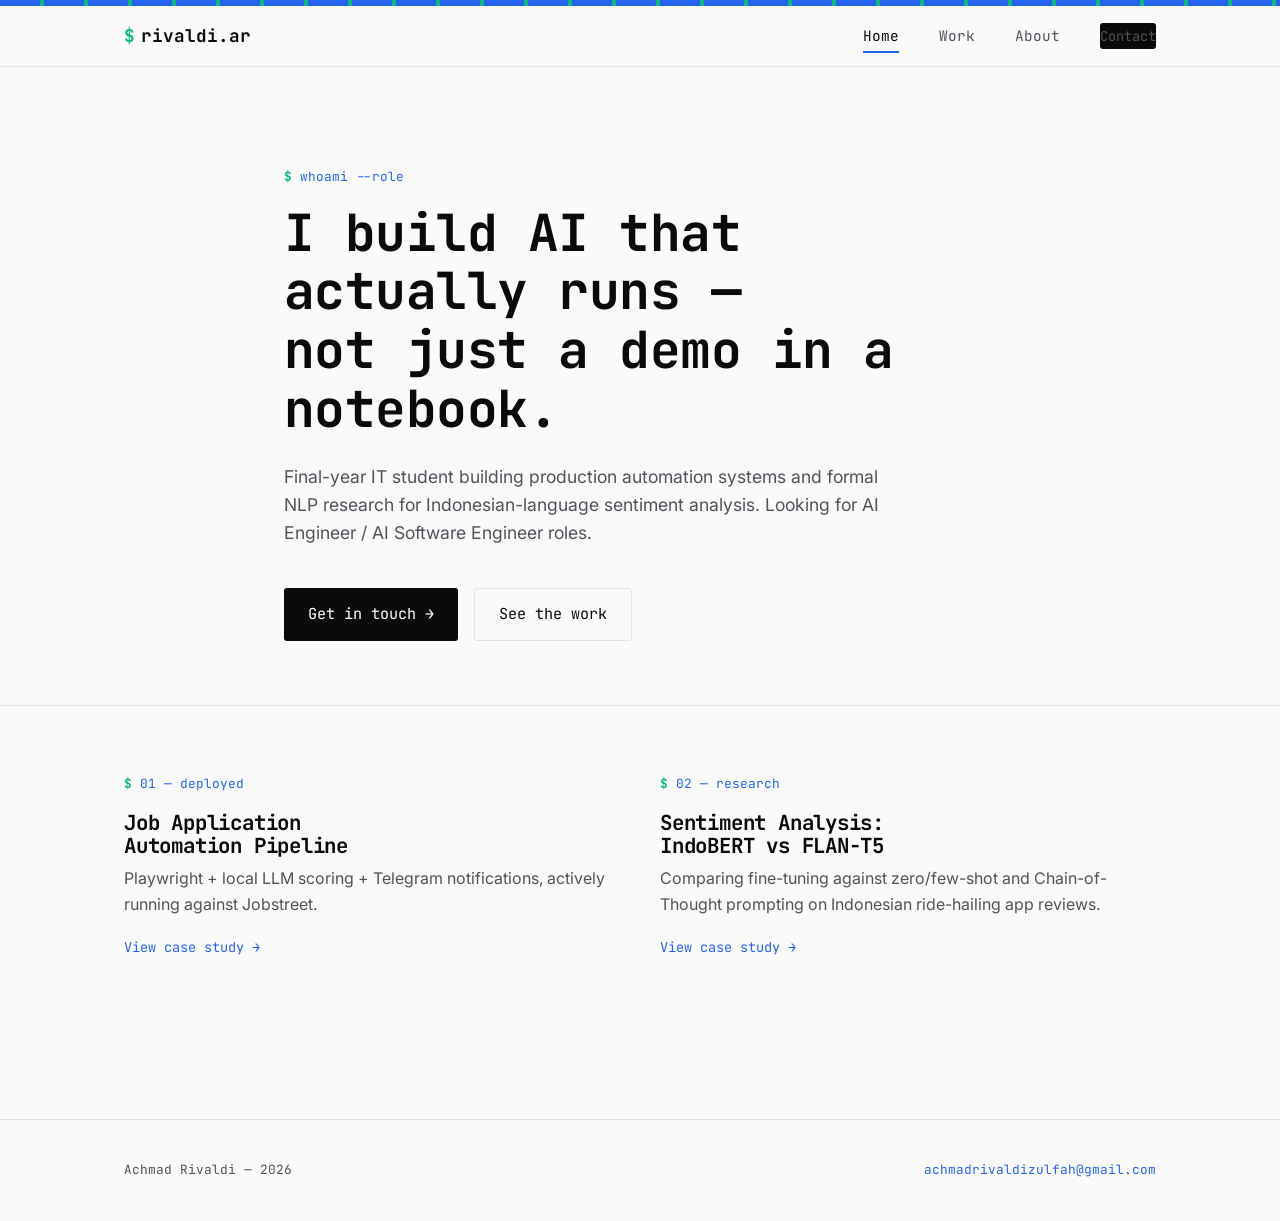
==== commit eddf2fbf: "Enhance index.html with meta tags for social media Added Open Graph and Twitter meta tags for better" ====
--- a/docs/index.html
+++ b/docs/index.html
@@ -5,6 +5,15 @@
 <meta name="viewport" content="width=device-width, initial-scale=1.0">
 <title>Achmad Rivaldi — AI/ML Engineer</title>
 <meta name="description" content="I build software and ML systems that run in the real world — from a production automation pipeline to formal NLP research on Indonesian sentiment analysis.">
+<meta property="og:type" content="website">
+<meta property="og:title" content="Achmad Rivaldi — AI/ML Engineer">
+<meta property="og:description" content="I build software and ML systems that run in the real world — from a production automation pipeline to formal NLP research on Indonesian sentiment analysis.">
+<meta property="og:image" content="https://shoryuuuuuuu.github.io/FlyRank-Internship-Achmad-Rivaldi-Zulfah/assets/pipeline-telegram-report.png">
+<meta property="og:url" content="https://shoryuuuuuuu.github.io/FlyRank-Internship-Achmad-Rivaldi-Zulfah/">
+<meta name="twitter:card" content="summary_large_image">
+<meta name="twitter:title" content="Achmad Rivaldi — AI/ML Engineer">
+<meta name="twitter:description" content="I build software and ML systems that run in the real world — from a production automation pipeline to formal NLP research on Indonesian sentiment analysis.">
+<meta name="twitter:image" content="https://shoryuuuuuuu.github.io/FlyRank-Internship-Achmad-Rivaldi-Zulfah/assets/pipeline-telegram-report.png">
 <link rel="icon" type="image/svg+xml" href="assets/favicon.svg">
 <link rel="preconnect" href="https://fonts.googleapis.com">
 <link rel="preconnect" href="https://fonts.gstatic.com" crossorigin>
--- a/docs/css/style.css
+++ b/docs/css/style.css
@@ -0,0 +1,432 @@
+/* ============================================
+   DESIGN TOKENS
+   ============================================ */
+:root {
+  --color-main: #2563EB;
+  --color-text: #0A0A0A;
+  --color-bg: #FAFAFA;
+  --color-accent: #10B981;
+  --color-text-soft: #52525B;
+  --color-border: #E4E4E7;
+  --color-surface: #FFFFFF;
+
+  --font-mono: 'JetBrains Mono', 'Courier New', monospace;
+  --font-body: 'Inter', -apple-system, sans-serif;
+
+  --max-width: 1080px;
+  --space-1: 0.5rem;
+  --space-2: 1rem;
+  --space-3: 1.5rem;
+  --space-4: 2.5rem;
+  --space-5: 4rem;
+  --space-6: 6rem;
+}
+
+@media (prefers-reduced-motion: reduce) {
+  * { animation-duration: 0.01ms !important; transition-duration: 0.01ms !important; }
+}
+
+* { box-sizing: border-box; margin: 0; padding: 0; }
+
+html { scroll-behavior: smooth; }
+
+body {
+  font-family: var(--font-body);
+  background: var(--color-bg);
+  color: var(--color-text);
+  line-height: 1.6;
+  font-size: 16px;
+  -webkit-font-smoothing: antialiased;
+}
+
+a { color: inherit; text-decoration: none; }
+img { max-width: 100%; display: block; }
+ul { list-style: none; }
+
+h1, h2, h3, h4 {
+  font-family: var(--font-mono);
+  font-weight: 700;
+  letter-spacing: -0.01em;
+  line-height: 1.15;
+}
+
+::selection { background: var(--color-main); color: #fff; }
+
+:focus-visible {
+  outline: 2px solid var(--color-main);
+  outline-offset: 3px;
+}
+
+/* ============================================
+   SIGNATURE: terminal accent strip
+   ============================================ */
+.accent-strip {
+  height: 6px;
+  width: 100%;
+  background: repeating-linear-gradient(
+    90deg,
+    var(--color-main) 0px,
+    var(--color-main) 40px,
+    var(--color-accent) 40px,
+    var(--color-accent) 44px
+  );
+}
+
+.eyebrow {
+  font-family: var(--font-mono);
+  font-size: 0.8rem;
+  color: var(--color-main);
+  display: inline-flex;
+  align-items: center;
+  gap: 0.5rem;
+  margin-bottom: var(--space-2);
+}
+.eyebrow::before { content: "$"; color: var(--color-accent); font-weight: 700; }
+
+/* ============================================
+   LAYOUT
+   ============================================ */
+.wrap {
+  max-width: var(--max-width);
+  margin: 0 auto;
+  padding: 0 var(--space-3);
+}
+
+/* ============================================
+   NAV
+   ============================================ */
+.site-header {
+  position: sticky;
+  top: 0;
+  background: rgba(250, 250, 250, 0.92);
+  backdrop-filter: blur(8px);
+  border-bottom: 1px solid var(--color-border);
+  z-index: 100;
+}
+
+.nav {
+  display: flex;
+  align-items: center;
+  justify-content: space-between;
+  padding: var(--space-2) var(--space-3);
+  max-width: var(--max-width);
+  margin: 0 auto;
+}
+
+.logo {
+  font-family: var(--font-mono);
+  font-weight: 700;
+  font-size: 1.1rem;
+  display: flex;
+  align-items: center;
+  gap: 0.4rem;
+}
+.logo .dot { color: var(--color-accent); }
+
+.nav-links {
+  display: flex;
+  gap: var(--space-4);
+  font-family: var(--font-mono);
+  font-size: 0.9rem;
+}
+
+.nav-links a {
+  position: relative;
+  padding: 0.25rem 0;
+  color: var(--color-text-soft);
+  transition: color 0.15s ease;
+}
+.nav-links a:hover, .nav-links a.active { color: var(--color-text); }
+.nav-links a.active::after {
+  content: "";
+  position: absolute;
+  left: 0; bottom: -4px;
+  width: 100%; height: 2px;
+  background: var(--color-main);
+}
+
+.nav-cta {
+  font-family: var(--font-mono);
+  font-size: 0.85rem;
+  background: var(--color-text);
+  color: #fff;
+  padding: 0.5rem 1rem;
+  border-radius: 3px;
+  white-space: nowrap;
+}
+.nav-cta:hover { background: var(--color-main); }
+
+.nav-toggle {
+  display: none;
+  background: none;
+  border: none;
+  font-family: var(--font-mono);
+  font-size: 1.4rem;
+  cursor: pointer;
+  color: var(--color-text);
+}
+
+@media (max-width: 760px) {
+  .nav-links { display: none; }
+  .nav-links.open {
+    display: flex;
+    flex-direction: column;
+    position: absolute;
+    top: 100%;
+    left: 0; right: 0;
+    background: var(--color-surface);
+    border-bottom: 1px solid var(--color-border);
+    padding: var(--space-2) var(--space-3);
+    gap: var(--space-2);
+  }
+  .nav-toggle { display: block; }
+}
+
+/* ============================================
+   BUTTONS
+   ============================================ */
+.btn {
+  display: inline-flex;
+  align-items: center;
+  gap: 0.5rem;
+  font-family: var(--font-mono);
+  font-size: 0.95rem;
+  padding: 0.85rem 1.5rem;
+  border-radius: 3px;
+  transition: transform 0.15s ease, background 0.15s ease;
+}
+.btn-primary {
+  background: var(--color-text);
+  color: #fff;
+}
+.btn-primary:hover { background: var(--color-main); transform: translateY(-2px); }
+.btn-secondary {
+  border: 1px solid var(--color-border);
+  color: var(--color-text);
+}
+.btn-secondary:hover { border-color: var(--color-main); color: var(--color-main); }
+
+/* ============================================
+   FOOTER
+   ============================================ */
+.site-footer {
+  border-top: 1px solid var(--color-border);
+  padding: var(--space-4) 0;
+  margin-top: var(--space-6);
+}
+.footer-inner {
+  display: flex;
+  justify-content: space-between;
+  align-items: center;
+  flex-wrap: wrap;
+  gap: var(--space-2);
+  font-family: var(--font-mono);
+  font-size: 0.8rem;
+  color: var(--color-text-soft);
+}
+.footer-inner a { color: var(--color-main); }
+.footer-inner a:hover { text-decoration: underline; }
+
+/* ============================================
+   TAGS / STATUS
+   ============================================ */
+.tag {
+  font-family: var(--font-mono);
+  font-size: 0.72rem;
+  padding: 0.2rem 0.55rem;
+  border-radius: 3px;
+  border: 1px solid var(--color-border);
+  color: var(--color-text-soft);
+  display: inline-block;
+}
+.tag-status {
+  border-color: var(--color-accent);
+  color: var(--color-accent);
+  background: rgba(16, 185, 129, 0.08);
+}
+
+/* utility */
+.section { padding: var(--space-6) 0; }
+.section-tight { padding: var(--space-5) 0; }
+.text-soft { color: var(--color-text-soft); }
+
+/* ============================================
+   HERO
+   ============================================ */
+.hero { padding: var(--space-6) 0 var(--space-5); }
+.hero-inner { max-width: 760px; }
+.hero-title {
+  font-size: clamp(2rem, 5vw, 3.2rem);
+  margin-bottom: var(--space-3);
+}
+.hero-sub {
+  font-size: 1.1rem;
+  color: var(--color-text-soft);
+  max-width: 600px;
+  margin-bottom: var(--space-4);
+}
+.hero-actions { display: flex; gap: var(--space-2); flex-wrap: wrap; }
+
+/* ============================================
+   PROOF GRID (hero page)
+   ============================================ */
+.proof-strip { border-top: 1px solid var(--color-border); }
+.proof-grid {
+  display: grid;
+  grid-template-columns: 1fr 1fr;
+  gap: var(--space-4);
+}
+.proof-item h3 { font-size: 1.3rem; margin-bottom: var(--space-1); }
+.proof-item p.text-soft { margin-bottom: var(--space-2); }
+.proof-link {
+  font-family: var(--font-mono);
+  font-size: 0.85rem;
+  color: var(--color-main);
+}
+.proof-link:hover { text-decoration: underline; }
+
+@media (max-width: 700px) {
+  .proof-grid { grid-template-columns: 1fr; }
+}
+
+/* ============================================
+   CASE STUDY (work page)
+   ============================================ */
+.case-study { border-top: 1px solid var(--color-border); }
+.case-head h2 { font-size: 1.8rem; margin: 0.6rem 0 0.5rem; }
+.case-dek { max-width: 620px; font-size: 1.05rem; }
+
+.case-meta {
+  display: grid;
+  grid-template-columns: repeat(3, 1fr);
+  gap: var(--space-3);
+  margin: var(--space-4) 0;
+  padding: var(--space-3);
+  background: var(--color-surface);
+  border: 1px solid var(--color-border);
+  border-radius: 4px;
+}
+.meta-item { display: flex; flex-direction: column; gap: 0.3rem; }
+.meta-label {
+  font-family: var(--font-mono);
+  font-size: 0.72rem;
+  text-transform: uppercase;
+  letter-spacing: 0.05em;
+  color: var(--color-text-soft);
+}
+.meta-value { font-size: 0.92rem; }
+.meta-value a { color: var(--color-main); }
+.meta-value a:hover { text-decoration: underline; }
+
+.case-body { max-width: 720px; }
+.case-body h3 {
+  font-size: 1.05rem;
+  margin: var(--space-3) 0 0.6rem;
+}
+.case-body p { margin-bottom: var(--space-2); color: var(--color-text-soft); }
+.case-body strong { color: var(--color-text); }
+
+.gallery-placeholder {
+  border: 1px dashed var(--color-border);
+  border-radius: 4px;
+  padding: var(--space-3);
+  margin: var(--space-3) 0;
+  background: rgba(37, 99, 235, 0.03);
+}
+.gallery-placeholder .eyebrow { margin-bottom: 0.3rem; }
+.gallery-placeholder p.text-soft { margin-bottom: 0; font-size: 0.9rem; }
+
+.callout {
+  border-left: 3px solid var(--color-accent);
+  padding: 0.8rem var(--space-2);
+  background: rgba(16, 185, 129, 0.05);
+  margin-top: var(--space-3);
+}
+.callout p:last-child { margin-bottom: 0; color: var(--color-text); }
+
+@media (max-width: 700px) {
+  .case-meta { grid-template-columns: 1fr; }
+}
+
+/* ============================================
+   CTA BAND
+   ============================================ */
+.cta-band { border-top: 1px solid var(--color-border); }
+.cta-band-inner {
+  display: flex;
+  justify-content: space-between;
+  align-items: center;
+  flex-wrap: wrap;
+  gap: var(--space-2);
+}
+.cta-band-inner h2 { font-size: 1.4rem; }
+
+/* ============================================
+   ABOUT PAGE
+   ============================================ */
+.about-section h1 { font-size: 2.2rem; margin: 0.6rem 0 var(--space-4); }
+.about-body { max-width: 640px; }
+.about-body p {
+  font-size: 1.05rem;
+  color: var(--color-text-soft);
+  margin-bottom: var(--space-2);
+}
+.about-body a { color: var(--color-main); }
+.about-body a:hover { text-decoration: underline; }
+
+.skills-block { margin-top: var(--space-5); }
+.skill-tags {
+  display: flex;
+  flex-wrap: wrap;
+  gap: 0.5rem;
+  margin-top: 0.6rem;
+}
+
+/* ============================================
+   CONTACT PAGE
+   ============================================ */
+.contact-section { padding: var(--space-6) 0; }
+.contact-wrap { max-width: 560px; }
+.contact-section h1 { font-size: 2.4rem; margin: 0.6rem 0 var(--space-2); }
+.contact-sub { font-size: 1.05rem; margin-bottom: var(--space-4); }
+
+.contact-options {
+  display: flex;
+  flex-direction: column;
+  gap: var(--space-2);
+}
+.contact-card {
+  display: flex;
+  flex-direction: column;
+  gap: 0.3rem;
+  padding: var(--space-3);
+  border: 1px solid var(--color-border);
+  border-radius: 4px;
+  background: var(--color-surface);
+  transition: border-color 0.15s ease, transform 0.15s ease;
+}
+.contact-card:hover {
+  border-color: var(--color-main);
+  transform: translateY(-2px);
+}
+.contact-value {
+  font-family: var(--font-mono);
+  font-size: 1.1rem;
+}
+.secondary-links {
+  margin-top: 24px;
+  font-size: 0.9rem;
+  color: var(--text-soft, #888);
+}
+.secondary-links a {
+  color: inherit;
+  text-decoration: underline;
+  text-underline-offset: 3px;
+}
+.secondary-links a:hover {
+  color: var(--accent, #10B981);
+}
+.secondary-links .sep {
+  margin: 0 8px;
+  opacity: 0.5;
+}
